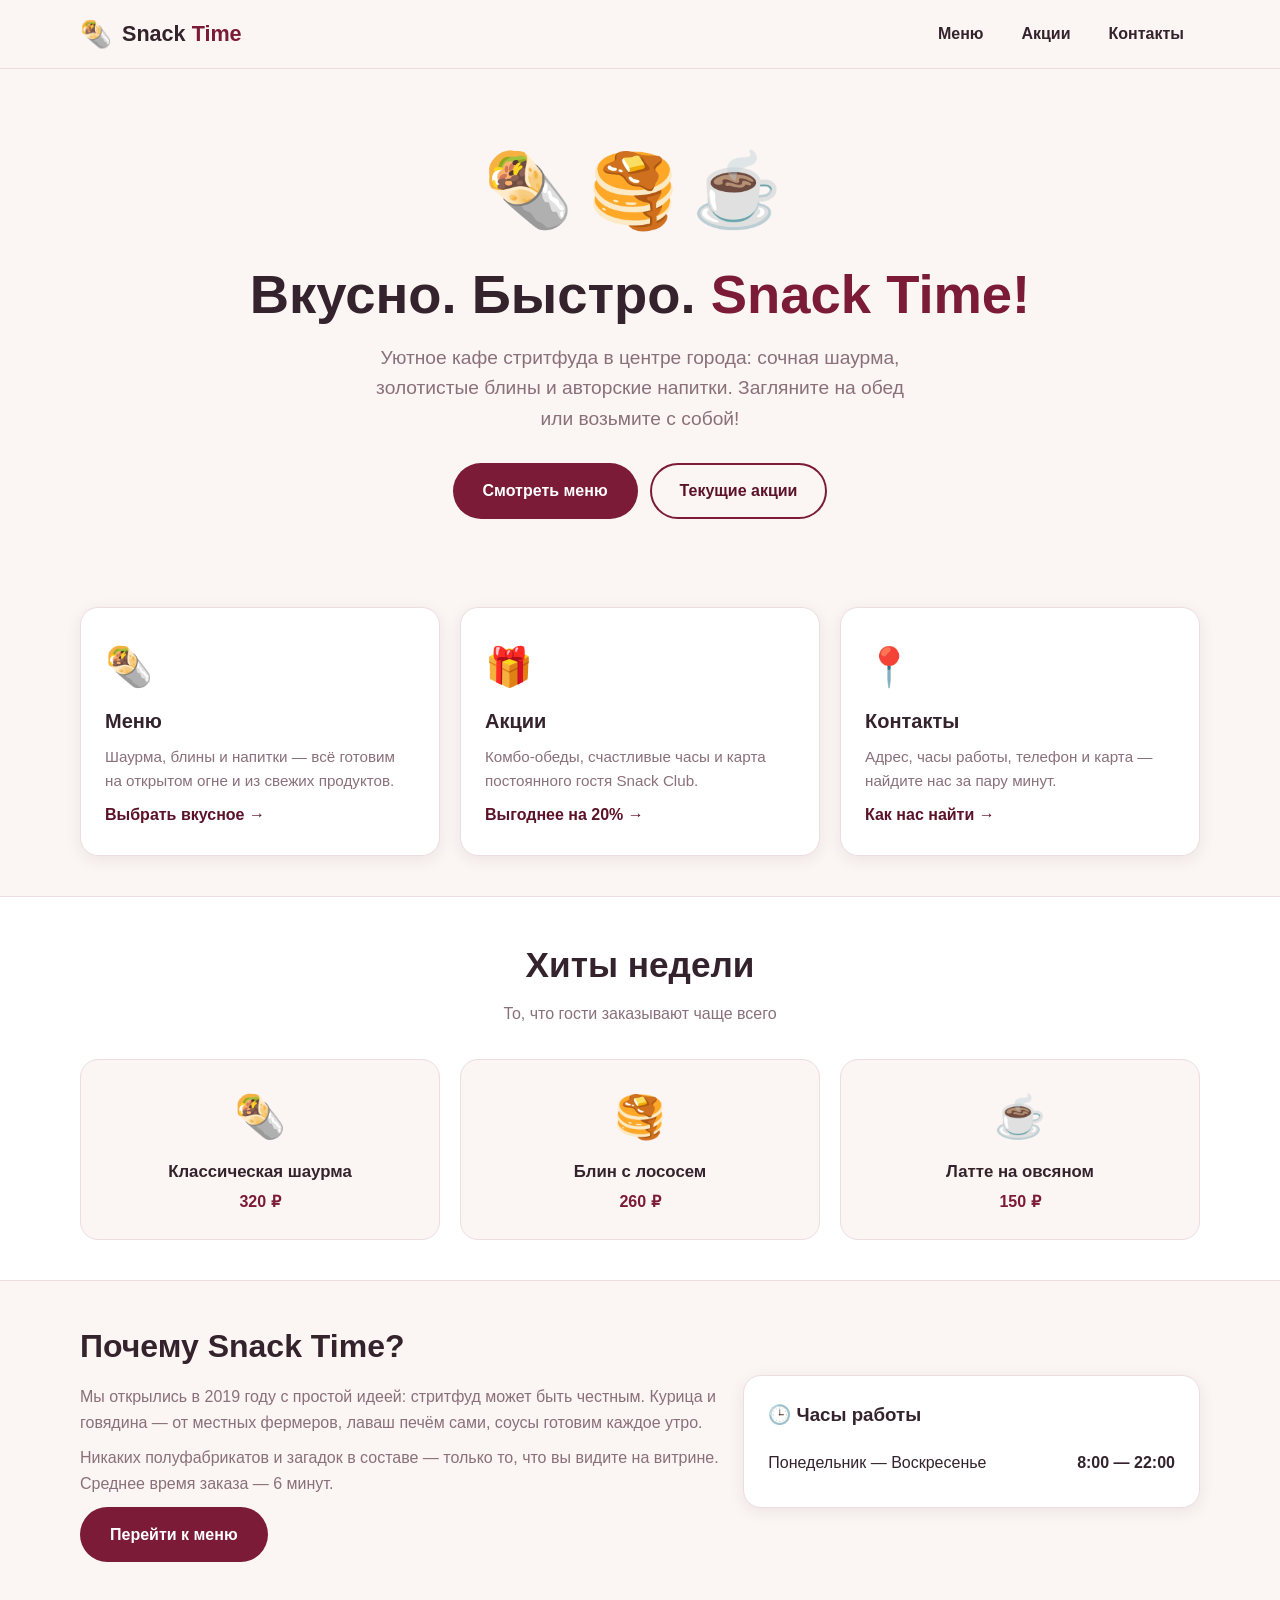
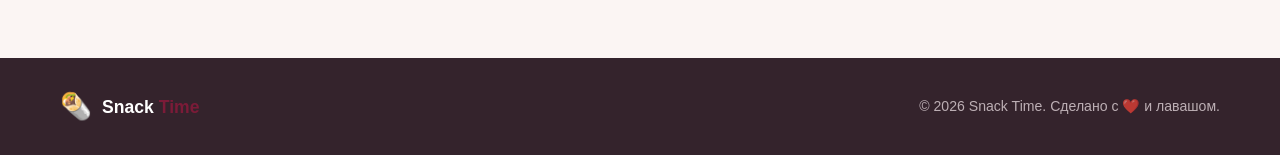
==== index.html @ 166de506 "Набросок сайта-визитки" ====
<!DOCTYPE html>
<html lang="ru">
<head>
  <meta charset="UTF-8">
  <meta name="viewport" content="width=device-width, initial-scale=1.0">
  <title>Snack Time — кафе стритфуда: шаурма, блины, напитки</title>
  <meta name="description" content="Snack Time — уютное кафе быстрого питания: шаурма, блины и авторские напитки. Акции, меню и контакты.">
  <link rel="icon" href="data:image/svg+xml,%3Csvg xmlns='http://www.w3.org/2000/svg' viewBox='0 0 100 100'%3E%3Ctext y='.9em' font-size='90'%3E%F0%9F%8C%AF%3C/text%3E%3C/svg%3E">
  <link rel="stylesheet" href="css/style.css">
  <script src="js/main.js" defer></script>
</head>
<body>

  <header class="site-header">
    <div class="container header-inner">
      <a class="logo" href="index.html">
        <span class="logo-mark">🌯</span>
        <span>Snack <em>Time</em></span>
      </a>
      <nav class="main-nav" aria-label="Основная навигация">
        <ul>
          <li><a href="menu.html">Меню</a></li>
          <li><a href="promos.html">Акции</a></li>
          <li><a href="contacts.html">Контакты</a></li>
        </ul>
      </nav>
      <button class="burger" aria-label="Открыть меню" aria-expanded="false" aria-controls="mobile-nav">
        <span></span>
        <span></span>
        <span></span>
      </button>
      <nav class="mobile-nav" id="mobile-nav" aria-label="Мобильная навигация">
        <ul>
          <li><a href="menu.html">Меню</a></li>
          <li><a href="promos.html">Акции</a></li>
          <li><a href="contacts.html">Контакты</a></li>
        </ul>
      </nav>
    </div>
  </header>

  <main>
    <section class="hero">
      <div class="container">
        <div class="hero-emoji" aria-hidden="true">🌯🥞☕</div>
        <h1>Вкусно. Быстро. <em>Snack Time!</em></h1>
        <p>Уютное кафе стритфуда в центре города: сочная шаурма, золотистые блины и авторские напитки. Загляните на обед или возьмите с собой!</p>
        <div class="hero-actions">
          <a class="btn btn-primary" href="menu.html">Смотреть меню</a>
          <a class="btn btn-outline" href="promos.html">Текущие акции</a>
        </div>
      </div>
    </section>

    <section class="section">
      <div class="container">
        <div class="cards-grid">
          <a class="nav-card" href="menu.html">
            <span class="nav-card-icon" aria-hidden="true">🌯</span>
            <h3>Меню</h3>
            <p>Шаурма, блины и напитки — всё готовим на открытом огне и из свежих продуктов.</p>
            <span class="nav-card-link">Выбрать вкусное →</span>
          </a>
          <a class="nav-card" href="promos.html">
            <span class="nav-card-icon" aria-hidden="true">🎁</span>
            <h3>Акции</h3>
            <p>Комбо-обеды, счастливые часы и карта постоянного гостя Snack Club.</p>
            <span class="nav-card-link">Выгоднее на 20% →</span>
          </a>
          <a class="nav-card" href="contacts.html">
            <span class="nav-card-icon" aria-hidden="true">📍</span>
            <h3>Контакты</h3>
            <p>Адрес, часы работы, телефон и карта — найдите нас за пару минут.</p>
            <span class="nav-card-link">Как нас найти →</span>
          </a>
        </div>
      </div>
    </section>

    <section class="section hits-strip">
      <div class="container">
        <div class="section-head">
          <h2>Хиты недели</h2>
          <p>То, что гости заказывают чаще всего</p>
        </div>
        <div class="cards-grid">
          <div class="hit-card">
            <div class="hit-emoji" aria-hidden="true">🌯</div>
            <h4>Классическая шаурма</h4>
            <div class="hit-price">320 ₽</div>
          </div>
          <div class="hit-card">
            <div class="hit-emoji" aria-hidden="true">🥞</div>
            <h4>Блин с лососем</h4>
            <div class="hit-price">260 ₽</div>
          </div>
          <div class="hit-card">
            <div class="hit-emoji" aria-hidden="true">☕</div>
            <h4>Латте на овсяном</h4>
            <div class="hit-price">150 ₽</div>
          </div>
        </div>
      </div>
    </section>

    <section class="section">
      <div class="container about-block">
        <div class="about-text">
          <h2>Почему Snack Time?</h2>
          <p>Мы открылись в 2019 году с простой идеей: стритфуд может быть честным. Курица и говядина — от местных фермеров, лаваш печём сами, соусы готовим каждое утро.</p>
          <p>Никаких полуфабрикатов и загадок в составе — только то, что вы видите на витрине. Среднее время заказа — 6 минут.</p>
          <a class="btn btn-primary" href="menu.html">Перейти к меню</a>
        </div>
        <div class="hours-card">
          <h3>🕒 Часы работы</h3>
          <table>
            <tr><td>Понедельник — Воскресенье</td><td>8:00 — 22:00</td></tr>
          </table>
        </div>
      </div>
    </section>
  </main>

  <footer class="site-footer">
    <div class="container footer-inner">
      <a class="logo" href="index.html">
        <span class="logo-mark">🌯</span>
        <span>Snack <em>Time</em></span>
      </a>
      <div class="footer-copy">© <span id="year">2025</span> Snack Time. Сделано с ❤️ и лавашом.</div>
    </div>
  </footer>

</body>
</html>
---- css/style.css ----
:root {
  --bg: #fbf5f3;
  --surface: #ffffff;
  --accent: #7b1b38;
  --accent-dark: #5c1229;
  --accent-soft: #f6e3e9;
  --text: #34232c;
  --muted: #8a707b;
  --border: #eddde3;
  --shadow: 0 4px 16px rgba(52, 35, 44, 0.08);
  --radius: 18px;
}

* {
  margin: 0;
  padding: 0;
  box-sizing: border-box;
}

html {
  scroll-behavior: smooth;
}

body {
  font-family: -apple-system, BlinkMacSystemFont, "Segoe UI", Roboto, "Helvetica Neue", Arial, sans-serif;
  background: var(--bg);
  color: var(--text);
  line-height: 1.6;
  min-height: 100vh;
  display: flex;
  flex-direction: column;
}

main {
  flex: 1;
}

.container {
  width: 100%;
  max-width: 1160px;
  margin: 0 auto;
  padding: 0 20px;
}

img,
iframe {
  max-width: 100%;
  display: block;
}

a {
  color: var(--accent-dark);
  text-decoration: none;
}

a:hover {
  text-decoration: underline;
}

.site-header {
  position: sticky;
  top: 0;
  z-index: 100;
  background: rgba(251, 245, 243, 0.95);
  backdrop-filter: blur(8px);
  border-bottom: 1px solid var(--border);
}

.header-inner {
  display: flex;
  align-items: center;
  justify-content: space-between;
  gap: 16px;
  min-height: 68px;
  position: relative;
}

.logo {
  display: flex;
  align-items: center;
  gap: 10px;
  font-weight: 800;
  font-size: 1.35rem;
  color: var(--text);
  text-decoration: none;
}

.logo:hover {
  text-decoration: none;
}

.logo-mark {
  font-size: 1.6rem;
}

.logo span:last-child em {
  color: var(--accent);
  font-style: normal;
}

.main-nav {
  display: none;
}

.main-nav ul {
  list-style: none;
  display: flex;
  gap: 6px;
}

.main-nav a {
  display: block;
  padding: 8px 16px;
  border-radius: 999px;
  color: var(--text);
  font-weight: 600;
  transition: background 0.2s, color 0.2s;
}

.main-nav a:hover {
  background: var(--accent-soft);
  text-decoration: none;
}

.main-nav a.active {
  background: var(--accent);
  color: #fff;
}

.burger {
  display: inline-flex;
  flex-direction: column;
  justify-content: center;
  gap: 5px;
  width: 44px;
  height: 44px;
  padding: 10px;
  background: transparent;
  border: 1px solid var(--border);
  border-radius: 12px;
  cursor: pointer;
}

.burger span {
  display: block;
  height: 2px;
  width: 100%;
  background: var(--text);
  border-radius: 2px;
  transition: transform 0.25s, opacity 0.25s;
}

.nav-open .burger span:nth-child(1) {
  transform: translateY(7px) rotate(45deg);
}

.nav-open .burger span:nth-child(2) {
  opacity: 0;
}

.nav-open .burger span:nth-child(3) {
  transform: translateY(-7px) rotate(-45deg);
}

.mobile-nav {
  display: none;
  position: absolute;
  top: 100%;
  left: -20px;
  right: -20px;
  background: var(--surface);
  border-bottom: 1px solid var(--border);
  box-shadow: var(--shadow);
}

.nav-open .mobile-nav {
  display: block;
}

.mobile-nav ul {
  list-style: none;
  padding: 10px 20px 16px;
}

.mobile-nav a {
  display: block;
  padding: 12px 16px;
  border-radius: 12px;
  font-weight: 600;
  color: var(--text);
}

.mobile-nav a:hover,
.mobile-nav a.active {
  background: var(--accent-soft);
  text-decoration: none;
}

.hero {
  padding: 64px 0 48px;
  text-align: center;
}

.hero-emoji {
  font-size: clamp(3rem, 8vw, 4.5rem);
  letter-spacing: 0.2em;
  margin-bottom: 16px;
}

.hero h1 {
  font-size: clamp(2.1rem, 6vw, 3.4rem);
  line-height: 1.15;
  font-weight: 800;
}

.hero h1 em {
  color: var(--accent);
  font-style: normal;
}

.hero p {
  max-width: 560px;
  margin: 16px auto 28px;
  font-size: clamp(1rem, 2.5vw, 1.2rem);
  color: var(--muted);
}

.hero-actions {
  display: flex;
  flex-wrap: wrap;
  justify-content: center;
  gap: 12px;
}

.btn {
  display: inline-block;
  padding: 13px 28px;
  border-radius: 999px;
  font-weight: 700;
  font-size: 1rem;
  border: 2px solid transparent;
  cursor: pointer;
  transition: transform 0.15s, background 0.2s, color 0.2s, border-color 0.2s;
}

.btn:hover {
  text-decoration: none;
  transform: translateY(-2px);
}

.btn-primary {
  background: var(--accent);
  color: #fff;
}

.btn-primary:hover {
  background: var(--accent-dark);
}

.btn-outline {
  background: transparent;
  color: var(--accent-dark);
  border-color: var(--accent);
}

.btn-outline:hover {
  background: var(--accent-soft);
}

.section {
  padding: 40px 0;
}

.section-head {
  text-align: center;
  margin-bottom: 32px;
}

.section-head h2 {
  font-size: clamp(1.6rem, 4vw, 2.2rem);
  font-weight: 800;
}

.section-head p {
  color: var(--muted);
  max-width: 520px;
  margin: 8px auto 0;
}

.cards-grid {
  display: grid;
  grid-template-columns: 1fr;
  gap: 20px;
}

.nav-card {
  display: flex;
  flex-direction: column;
  align-items: flex-start;
  gap: 8px;
  background: var(--surface);
  border: 1px solid var(--border);
  border-radius: var(--radius);
  padding: 28px 24px;
  box-shadow: var(--shadow);
  color: var(--text);
  transition: transform 0.2s, box-shadow 0.2s;
}

.nav-card:hover {
  text-decoration: none;
  transform: translateY(-5px);
  box-shadow: 0 10px 24px rgba(52, 35, 44, 0.14);
}

.nav-card .nav-card-icon {
  font-size: 2.4rem;
}

.nav-card h3 {
  font-size: 1.25rem;
  font-weight: 800;
}

.nav-card p {
  color: var(--muted);
  font-size: 0.95rem;
  flex: 1;
}

.nav-card .nav-card-link {
  font-weight: 700;
  color: var(--accent-dark);
}

.hits-strip {
  background: var(--surface);
  border-top: 1px solid var(--border);
  border-bottom: 1px solid var(--border);
}

.hit-card {
  text-align: center;
  background: var(--bg);
  border: 1px solid var(--border);
  border-radius: var(--radius);
  padding: 24px 16px;
}

.hit-card .hit-emoji {
  font-size: 2.6rem;
}

.hit-card h4 {
  margin-top: 8px;
  font-size: 1.05rem;
}

.hit-card .hit-price {
  color: var(--accent);
  font-weight: 800;
  margin-top: 4px;
}

.about-block {
  display: grid;
  grid-template-columns: 1fr;
  gap: 24px;
  align-items: center;
}

.about-block .about-text h2 {
  font-size: clamp(1.5rem, 4vw, 2rem);
  font-weight: 800;
  margin-bottom: 12px;
}

.about-block .about-text p {
  color: var(--muted);
  margin-bottom: 10px;
}

.hours-card {
  background: var(--surface);
  border: 1px solid var(--border);
  border-radius: var(--radius);
  padding: 24px;
  box-shadow: var(--shadow);
}

.hours-card h3 {
  margin-bottom: 12px;
}

.hours-card table {
  width: 100%;
  border-collapse: collapse;
}

.hours-card td {
  padding: 8px 0;
  border-bottom: 1px dashed var(--border);
}

.hours-card tr:last-child td {
  border-bottom: none;
}

.hours-card td:last-child {
  text-align: right;
  font-weight: 700;
  white-space: nowrap;
}

.page-title {
  padding: 44px 0 8px;
  text-align: center;
}

.back-home {
  display: inline-block;
  font-weight: 700;
  font-size: 0.95rem;
  color: var(--accent-dark);
  margin-bottom: 14px;
  padding: 6px 14px;
  border-radius: 999px;
  background: var(--surface);
  border: 1px solid var(--border);
  transition: background 0.2s, border-color 0.2s;
}

.back-home:hover {
  text-decoration: none;
  background: var(--accent-soft);
  border-color: var(--accent);
}

.page-title h1 {
  font-size: clamp(2rem, 5vw, 2.8rem);
  font-weight: 800;
}

.page-title p {
  color: var(--muted);
  max-width: 540px;
  margin: 10px auto 0;
}

.tabs {
  display: flex;
  flex-wrap: wrap;
  justify-content: center;
  gap: 10px;
  margin: 28px 0 32px;
}

.tab-btn {
  padding: 10px 22px;
  border-radius: 999px;
  border: 2px solid var(--border);
  background: var(--surface);
  color: var(--text);
  font-size: 1rem;
  font-weight: 700;
  cursor: pointer;
  transition: background 0.2s, color 0.2s, border-color 0.2s;
}

.tab-btn:hover {
  border-color: var(--accent);
}

.tab-btn.active {
  background: var(--accent);
  border-color: var(--accent);
  color: #fff;
}

.tab-panel {
  display: none;
}

.tab-panel.active {
  display: block;
}

.menu-grid {
  display: grid;
  grid-template-columns: 1fr;
  gap: 20px;
}

.dish-card {
  position: relative;
  background: var(--surface);
  border: 1px solid var(--border);
  border-radius: var(--radius);
  padding: 24px 20px 20px;
  box-shadow: var(--shadow);
  display: flex;
  flex-direction: column;
  transition: transform 0.2s;
}

.dish-card:hover {
  transform: translateY(-4px);
}

.dish-emoji {
  font-size: 2.8rem;
  text-align: center;
  background: var(--accent-soft);
  border-radius: 14px;
  padding: 18px 0;
  margin-bottom: 14px;
}

.dish-card h3 {
  font-size: 1.1rem;
  font-weight: 800;
}

.dish-card .dish-desc {
  color: var(--muted);
  font-size: 0.92rem;
  margin: 6px 0 14px;
  flex: 1;
}

.dish-card .dish-price {
  font-size: 1.2rem;
  font-weight: 800;
  color: var(--accent);
}

.badge {
  position: absolute;
  top: 12px;
  right: 12px;
  background: var(--accent);
  color: #fff;
  font-size: 0.75rem;
  font-weight: 700;
  padding: 4px 10px;
  border-radius: 999px;
}

.promo-grid {
  display: grid;
  grid-template-columns: 1fr;
  gap: 24px;
}

.promo-card {
  background: var(--surface);
  border: 1px solid var(--border);
  border-radius: var(--radius);
  overflow: hidden;
  box-shadow: var(--shadow);
  display: flex;
  flex-direction: column;
  transition: transform 0.2s;
}

.promo-card:hover {
  transform: translateY(-5px);
}

.promo-banner {
  background: linear-gradient(135deg, var(--accent) 0%, var(--accent-dark) 100%);
  color: #fff;
  padding: 36px 24px;
  text-align: center;
  font-size: 3rem;
}

.promo-body {
  padding: 22px 24px 26px;
  display: flex;
  flex-direction: column;
  gap: 8px;
  flex: 1;
}

.promo-body h3 {
  font-size: 1.25rem;
  font-weight: 800;
}

.promo-body p {
  color: var(--muted);
  font-size: 0.95rem;
  flex: 1;
}

.promo-terms {
  font-size: 0.85rem;
  color: var(--muted);
  border-top: 1px dashed var(--border);
  padding-top: 12px;
}

.promo-terms strong {
  color: var(--accent-dark);
}

.loyalty-block {
  margin-top: 44px;
  background: var(--accent-soft);
  border: 1px solid var(--border);
  border-radius: var(--radius);
  padding: 36px 28px;
  text-align: center;
}

.loyalty-block .loyalty-emoji {
  font-size: 3rem;
}

.loyalty-block h2 {
  font-size: clamp(1.5rem, 4vw, 2rem);
  font-weight: 800;
  margin: 10px 0;
}

.loyalty-block p {
  max-width: 560px;
  margin: 0 auto 20px;
  color: var(--muted);
}

.loyalty-perks {
  list-style: none;
  display: flex;
  flex-wrap: wrap;
  justify-content: center;
  gap: 10px;
}

.loyalty-perks li {
  background: var(--surface);
  border: 1px solid var(--border);
  border-radius: 999px;
  padding: 8px 18px;
  font-weight: 600;
  font-size: 0.95rem;
}

.contacts-layout {
  display: grid;
  grid-template-columns: 1fr;
  gap: 28px;
  align-items: start;
}

.contact-list {
  list-style: none;
  display: flex;
  flex-direction: column;
  gap: 16px;
}

.contact-item {
  display: flex;
  gap: 16px;
  align-items: flex-start;
  background: var(--surface);
  border: 1px solid var(--border);
  border-radius: var(--radius);
  padding: 18px 20px;
  box-shadow: var(--shadow);
}

.contact-item .contact-icon {
  font-size: 1.6rem;
  background: var(--accent-soft);
  border-radius: 12px;
  padding: 8px 10px;
  line-height: 1;
}

.contact-item h3 {
  font-size: 0.9rem;
  text-transform: uppercase;
  letter-spacing: 0.05em;
  color: var(--muted);
  font-weight: 700;
}

.contact-item p,
.contact-item a {
  font-size: 1.05rem;
  font-weight: 600;
  color: var(--text);
}

.contact-item a:hover {
  color: var(--accent-dark);
}

.socials {
  display: flex;
  gap: 12px;
  margin-top: 6px;
}

.socials a {
  display: inline-flex;
  align-items: center;
  gap: 8px;
  background: var(--bg);
  border: 1px solid var(--border);
  border-radius: 999px;
  padding: 8px 16px;
  font-weight: 600;
  font-size: 0.95rem;
  transition: background 0.2s;
}

.socials a:hover {
  background: var(--accent-soft);
  text-decoration: none;
}

.map-wrap {
  background: var(--surface);
  border: 1px solid var(--border);
  border-radius: var(--radius);
  padding: 10px;
  box-shadow: var(--shadow);
}

.map-wrap iframe {
  width: 100%;
  height: 420px;
  border: none;
  border-radius: 12px;
}

.map-open {
  display: block;
  text-align: center;
  font-weight: 700;
  font-size: 0.92rem;
  padding: 10px 0 4px;
}

.site-footer {
  margin-top: 56px;
  background: var(--text);
  color: #f6eaee;
}

.footer-inner {
  display: flex;
  flex-wrap: wrap;
  align-items: center;
  justify-content: space-between;
  gap: 16px;
  padding: 28px 0;
}

.footer-inner .logo {
  color: #fff;
  font-size: 1.1rem;
}

.footer-copy {
  font-size: 0.88rem;
  opacity: 0.7;
}

@media (min-width: 480px) {
  .menu-grid {
    grid-template-columns: repeat(2, 1fr);
  }
}

@media (min-width: 768px) {
  .burger {
    display: none;
  }

  .mobile-nav {
    display: none !important;
  }

  .main-nav {
    display: block;
  }

  .cards-grid {
    grid-template-columns: repeat(3, 1fr);
  }

  .menu-grid {
    grid-template-columns: repeat(3, 1fr);
  }

  .promo-grid {
    grid-template-columns: repeat(3, 1fr);
  }

  .about-block {
    grid-template-columns: 1.4fr 1fr;
  }

  .contacts-layout {
    grid-template-columns: 1fr 1.2fr;
  }
}

@media (min-width: 1200px) {
  .menu-grid {
    grid-template-columns: repeat(4, 1fr);
  }
}
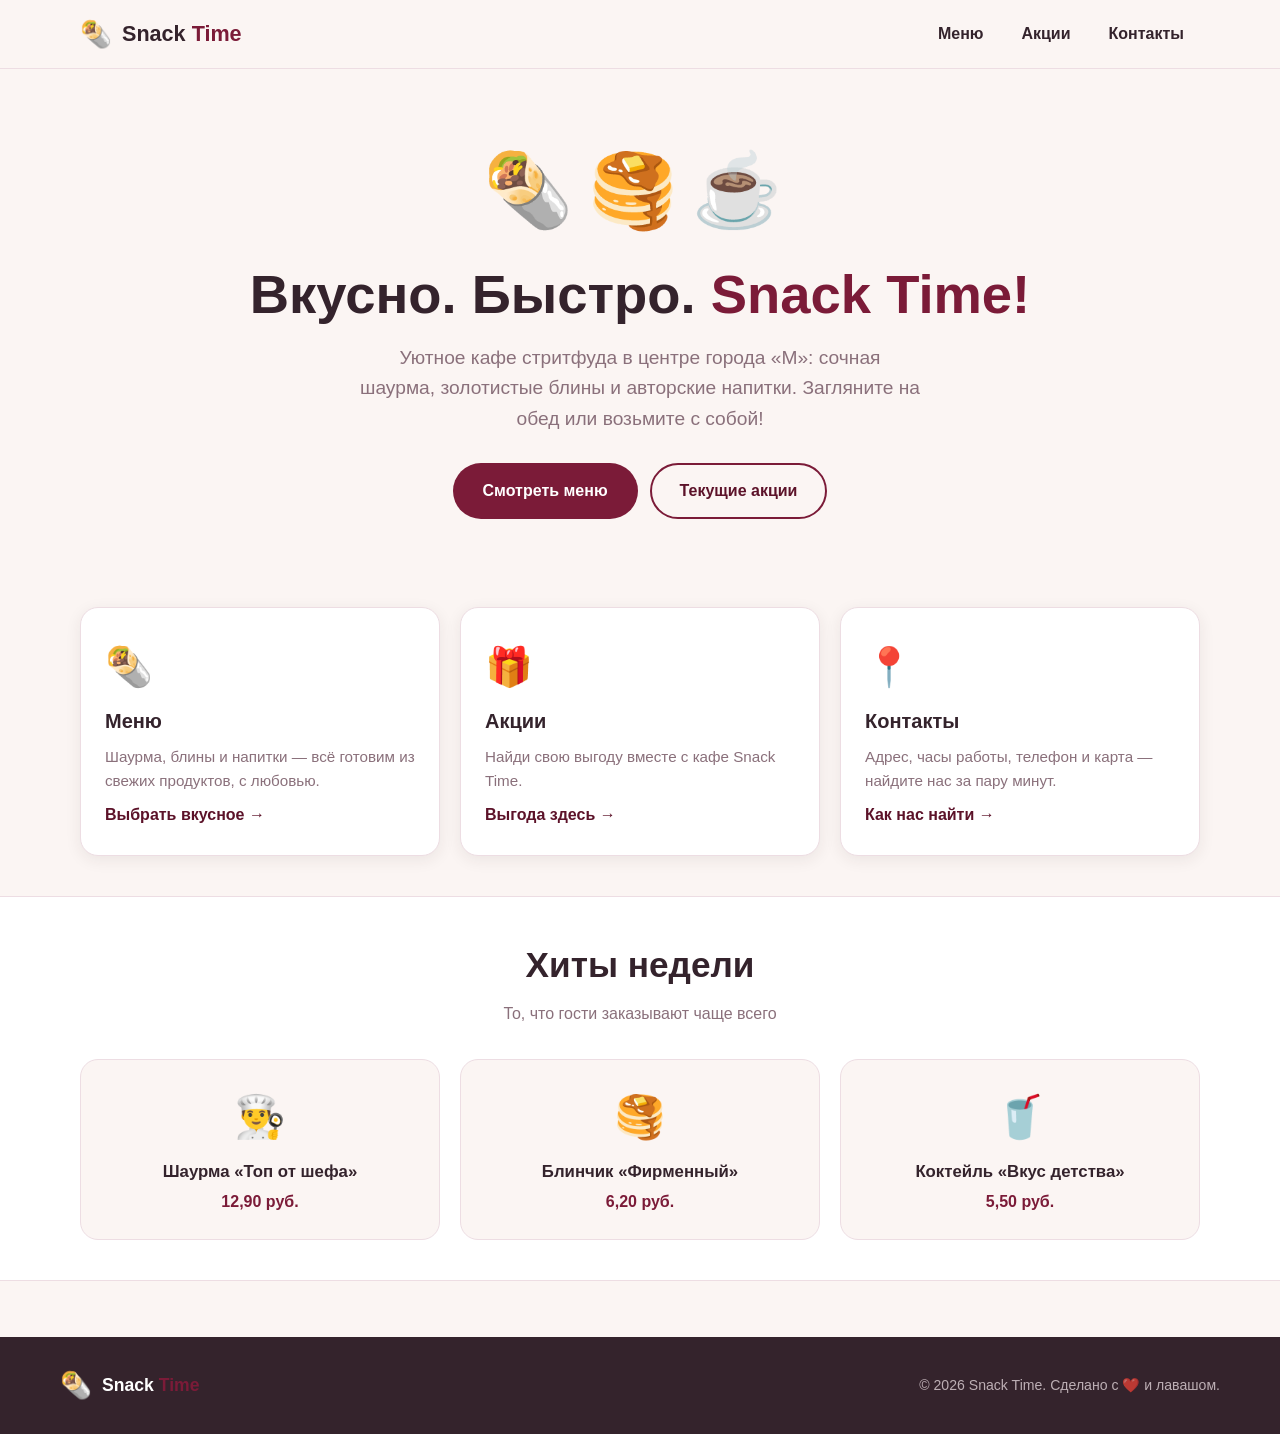
==== commit 58d13c8b: "Заполнение сайта-визитки валидным контентом" ====
--- a/index.html
+++ b/index.html
@@ -44,7 +44,7 @@
       <div class="container">
         <div class="hero-emoji" aria-hidden="true">🌯🥞☕</div>
         <h1>Вкусно. Быстро. <em>Snack Time!</em></h1>
-        <p>Уютное кафе стритфуда в центре города: сочная шаурма, золотистые блины и авторские напитки. Загляните на обед или возьмите с собой!</p>
+        <p>Уютное кафе стритфуда в центре города «M»: сочная шаурма, золотистые блины и авторские напитки. Загляните на обед или возьмите с собой!</p>
         <div class="hero-actions">
           <a class="btn btn-primary" href="menu.html">Смотреть меню</a>
           <a class="btn btn-outline" href="promos.html">Текущие акции</a>
@@ -58,14 +58,14 @@
           <a class="nav-card" href="menu.html">
             <span class="nav-card-icon" aria-hidden="true">🌯</span>
             <h3>Меню</h3>
-            <p>Шаурма, блины и напитки — всё готовим на открытом огне и из свежих продуктов.</p>
+            <p>Шаурма, блины и напитки — всё готовим из свежих продуктов, с любовью.</p>
             <span class="nav-card-link">Выбрать вкусное →</span>
           </a>
           <a class="nav-card" href="promos.html">
             <span class="nav-card-icon" aria-hidden="true">🎁</span>
             <h3>Акции</h3>
-            <p>Комбо-обеды, счастливые часы и карта постоянного гостя Snack Club.</p>
-            <span class="nav-card-link">Выгоднее на 20% →</span>
+            <p>Найди свою выгоду вместе с кафе Snack Time.</p>
+            <span class="nav-card-link">Выгода здесь →</span>
           </a>
           <a class="nav-card" href="contacts.html">
             <span class="nav-card-icon" aria-hidden="true">📍</span>
@@ -85,37 +85,20 @@
         </div>
         <div class="cards-grid">
           <div class="hit-card">
-            <div class="hit-emoji" aria-hidden="true">🌯</div>
-            <h4>Классическая шаурма</h4>
-            <div class="hit-price">320 ₽</div>
+            <div class="hit-emoji" aria-hidden="true">👨‍🍳</div>
+            <h4>Шаурма «Топ от шефа»</h4>
+            <div class="hit-price">12,90 руб.</div>
           </div>
           <div class="hit-card">
             <div class="hit-emoji" aria-hidden="true">🥞</div>
-            <h4>Блин с лососем</h4>
-            <div class="hit-price">260 ₽</div>
+            <h4>Блинчик «Фирменный»</h4>
+            <div class="hit-price">6,20 руб.</div>
           </div>
           <div class="hit-card">
-            <div class="hit-emoji" aria-hidden="true">☕</div>
-            <h4>Латте на овсяном</h4>
-            <div class="hit-price">150 ₽</div>
+            <div class="hit-emoji" aria-hidden="true">🥤</div>
+            <h4>Коктейль «Вкус детства»</h4>
+            <div class="hit-price">5,50 руб.</div>
           </div>
-        </div>
-      </div>
-    </section>
-
-    <section class="section">
-      <div class="container about-block">
-        <div class="about-text">
-          <h2>Почему Snack Time?</h2>
-          <p>Мы открылись в 2019 году с простой идеей: стритфуд может быть честным. Курица и говядина — от местных фермеров, лаваш печём сами, соусы готовим каждое утро.</p>
-          <p>Никаких полуфабрикатов и загадок в составе — только то, что вы видите на витрине. Среднее время заказа — 6 минут.</p>
-          <a class="btn btn-primary" href="menu.html">Перейти к меню</a>
-        </div>
-        <div class="hours-card">
-          <h3>🕒 Часы работы</h3>
-          <table>
-            <tr><td>Понедельник — Воскресенье</td><td>8:00 — 22:00</td></tr>
-          </table>
         </div>
       </div>
     </section>
--- a/css/style.css
+++ b/css/style.css
@@ -491,6 +491,16 @@
   gap: 20px;
 }
 
+.menu-subtitle {
+  margin: 34px 0 16px;
+  font-size: 1.4rem;
+  font-weight: 800;
+}
+
+.menu-subtitle:first-child {
+  margin-top: 0;
+}
+
 .dish-card {
   position: relative;
   background: var(--surface);
